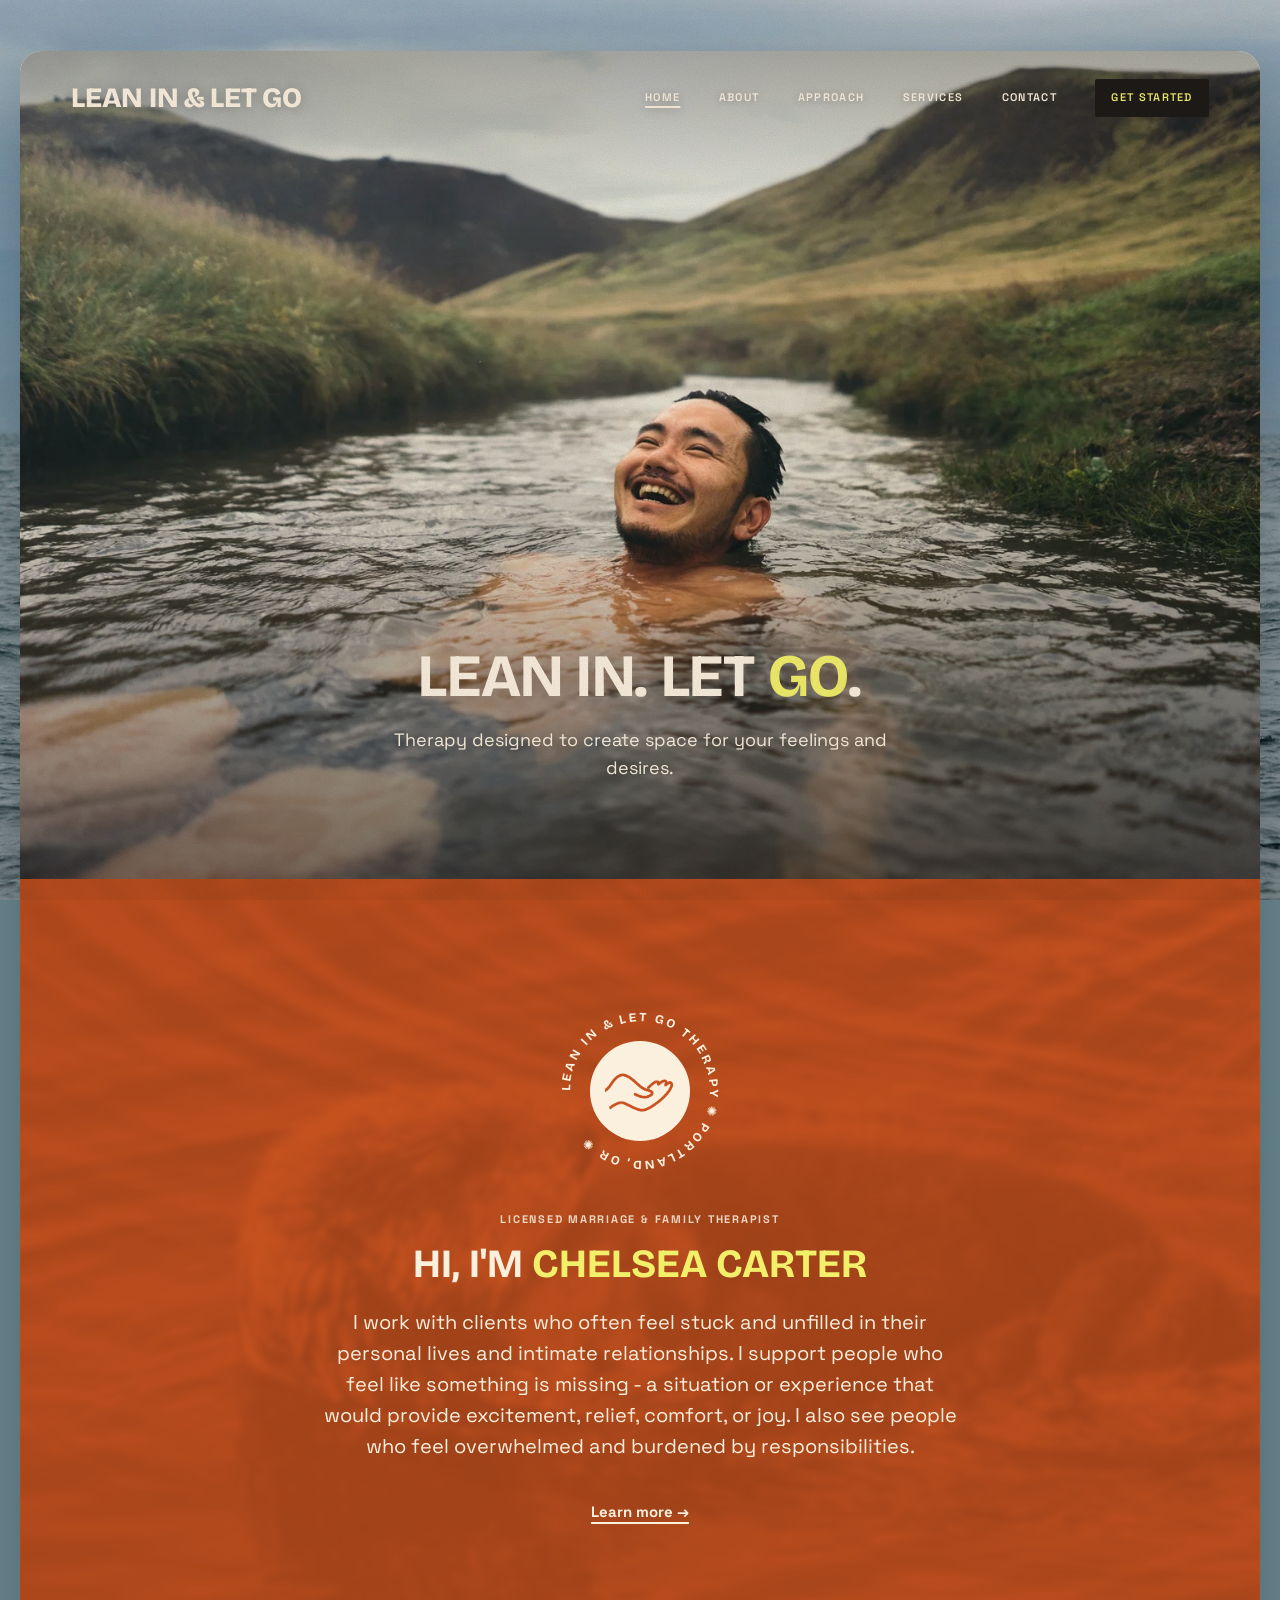
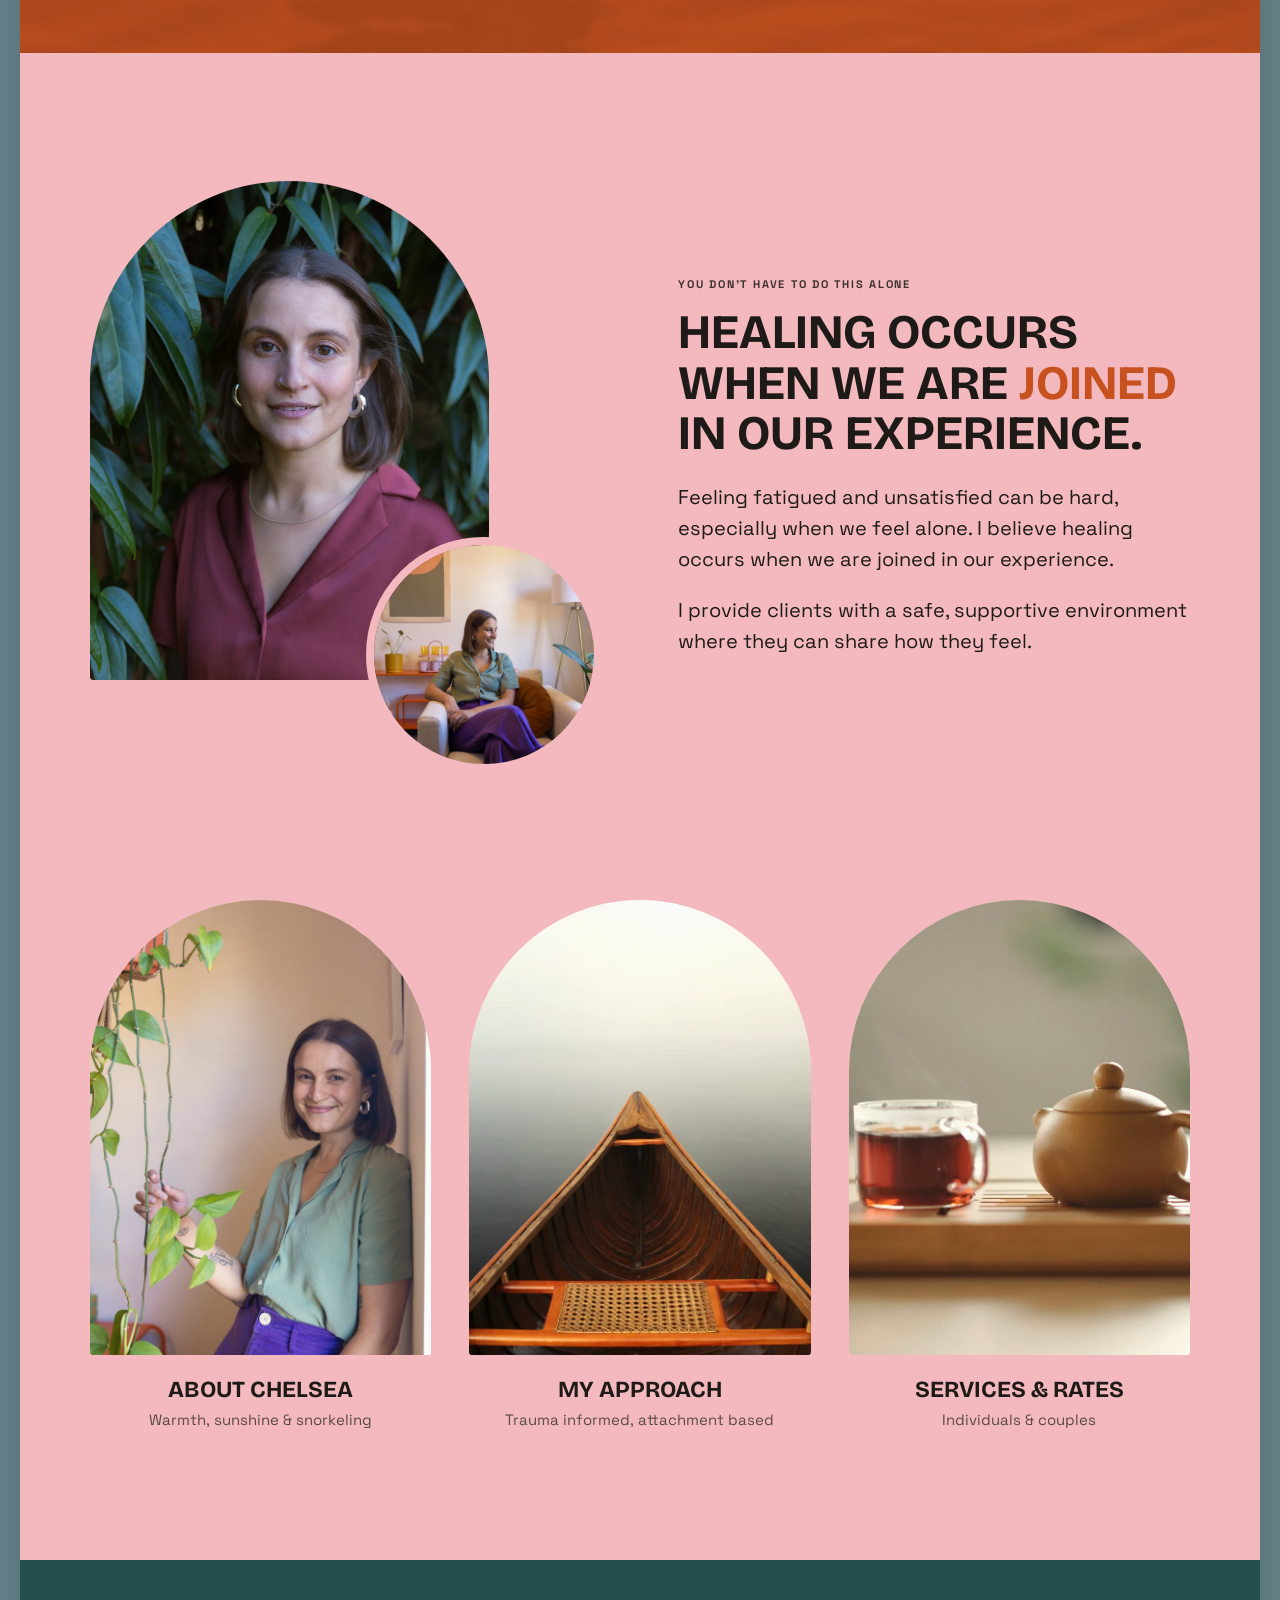
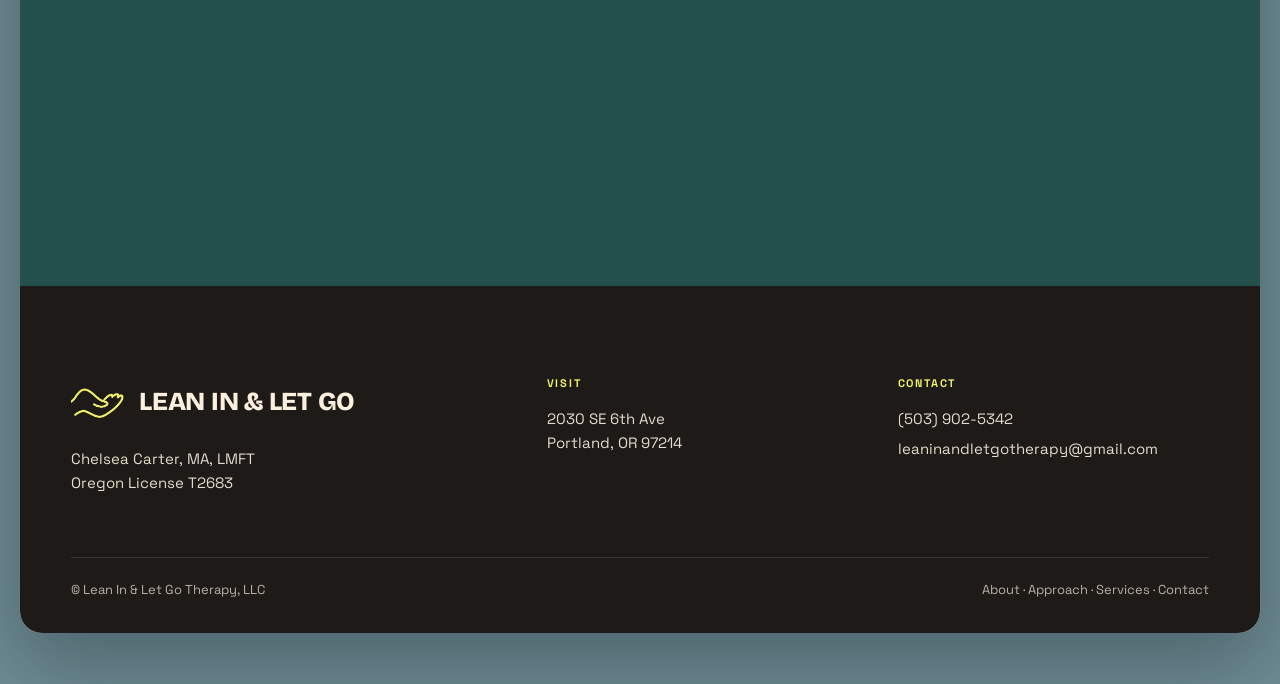
==== index.html @ 7053a20e "Redesign site in warm boutique style with existing content Static HTML/CSS rebuild of leaninandletgo" ====
<!doctype html>
<html lang="en" class="no-js">
<head>
  <meta charset="utf-8">
  <meta name="viewport" content="width=device-width, initial-scale=1">
  <title>Lean In &amp; Let Go, LLC</title>
  <meta name="description" content="Therapy designed to create space for your feelings and desires. Chelsea Carter, Licensed Marriage &amp; Family Therapist in Portland, OR.">
  <link rel="icon" href="assets/img/logo.webp">
  <link rel="preconnect" href="https://fonts.googleapis.com">
  <link rel="preconnect" href="https://fonts.gstatic.com" crossorigin>
  <link href="https://fonts.googleapis.com/css2?family=Bricolage+Grotesque:opsz,wght@12..96,600;12..96,700;12..96,800&family=Space+Grotesk:wght@400;500;600;700&display=swap" rel="stylesheet">
  <link rel="stylesheet" href="assets/styles.css">
  <script>document.documentElement.classList.remove("no-js")</script>
</head>
<body>
<a class="skip" href="#main">Skip to content</a>
<div class="site">

  <header class="site-header">
    <a class="brand" href="index.html">Lean In &amp; Let Go</a>
    <button class="nav-toggle" aria-expanded="false" aria-controls="nav" aria-label="Menu"><span></span><span></span><span></span></button>
    <nav class="nav" id="nav" aria-label="Main">
      <a href="index.html" aria-current="page">Home</a>
      <a href="about.html">About</a>
      <a href="approach.html">Approach</a>
      <a href="services.html">Services</a>
      <a href="contact.html">Contact</a>
      <a class="btn-book" href="mailto:leaninandletgotherapy@gmail.com?subject=Therapy%20Inquiry">Get Started</a>
    </nav>
  </header>

  <main id="main">
    <section class="hero">
      <img class="film" src="assets/img/hero.webp" alt="A man smiling while soaking in a warm river between green hills">
      <div class="hero-copy">
        <h1>Lean in. Let <span class="hi">go</span>.</h1>
        <p>Therapy designed to create space for your feelings and desires.</p>
      </div>
    </section>

    <section class="section bg-orange center">
      <img class="wash" src="assets/img/approach-1.webp" alt="">
      <div class="narrow reveal">
        <div class="badge" aria-hidden="true">
          <svg viewBox="0 0 168 168">
            <defs><path id="ring" d="M84,84 m-70,0 a70,70 0 1,1 140,0 a70,70 0 1,1 -140,0"/></defs>
            <text><textPath href="#ring">Lean In &amp; Let Go Therapy ✺ Portland, OR ✺</textPath></text>
          </svg>
          <div class="mark"><div class="hand"></div></div>
        </div>
        <p class="eyebrow">Licensed Marriage &amp; Family Therapist</p>
        <h2>Hi, I'm <span class="hi">Chelsea Carter</span></h2>
        <p class="lead">I work with clients who often feel stuck and unfilled in their personal lives and intimate relationships. I support people who feel like something is missing - a situation or experience that would provide excitement, relief, comfort, or joy. I also see people who feel overwhelmed and burdened by responsibilities.</p>
        <a class="text-link" href="about.html">Learn more →</a>
      </div>
    </section>

    <section class="section bg-pink">
      <div class="wide split">
        <div class="photo-stack reveal">
          <div class="photo-arch"><img class="film" src="assets/img/chelsea-38.webp" alt="Portrait of Chelsea Carter in front of green leaves"></div>
          <div class="photo-round"><img class="film" src="assets/img/chelsea-01.jpg" alt="Chelsea Carter sitting in her therapy office"></div>
        </div>
        <div class="reveal">
          <p class="eyebrow">You don't have to do this alone</p>
          <p class="quote">Healing occurs when we are <span style="color:var(--terracotta)">joined</span> in our experience.</p>
          <p class="lead" style="margin-top:24px">Feeling fatigued and unsatisfied can be hard, especially when we feel alone. I believe healing occurs when we are joined in our experience.</p>
          <p class="lead">I provide clients with a safe, supportive environment where they can share how they feel.</p>
        </div>
      </div>
    </section>

    <section class="section bg-pink" style="padding-top:0">
      <div class="wide">
        <div class="arches">
          <a class="arch-card reveal" href="about.html">
            <div class="arch"><img class="film" src="assets/img/chelsea-12.webp" alt="Chelsea Carter smiling next to a hanging plant"></div>
            <h3>About Chelsea</h3>
            <p>Warmth, sunshine &amp; snorkeling</p>
          </a>
          <a class="arch-card reveal" href="approach.html">
            <div class="arch"><img class="film" src="assets/img/approach-2.webp" alt="The bow of a wooden canoe on calm, misty water"></div>
            <h3>My Approach</h3>
            <p>Trauma informed, attachment based</p>
          </a>
          <a class="arch-card reveal" href="services.html">
            <div class="arch"><img class="film" src="assets/img/services.webp" alt="A cup of tea and a teapot on a wooden tray"></div>
            <h3>Services &amp; Rates</h3>
            <p>Individuals &amp; couples</p>
          </a>
        </div>
      </div>
    </section>

    <section class="section bg-teal" style="padding-block:clamp(56px,7vw,90px)">
      <div class="wide cta-band reveal">
        <div>
          <p class="eyebrow">Let's connect</p>
          <p class="h2">Currently offering in-person <span class="hi">&amp; virtual</span> sessions.</p>
        </div>
        <a class="btn sun" href="contact.html">Get in touch →</a>
      </div>
    </section>
  </main>

  <footer class="site-footer">
    <div class="footer-grid">
      <div>
        <div class="footer-brand"><div class="hand" aria-hidden="true"></div><a class="brand" href="index.html">Lean In &amp; Let Go</a></div>
        <p style="margin-top:18px">Chelsea Carter, MA, LMFT<br>Oregon License T2683</p>
      </div>
      <div>
        <h4>Visit</h4>
        <p>2030 SE 6th Ave<br>Portland, OR 97214</p>
      </div>
      <div>
        <h4>Contact</h4>
        <ul>
          <li><a href="tel:+15039025342">(503) 902-5342</a></li>
          <li><a href="mailto:leaninandletgotherapy@gmail.com?subject=Therapy%20Inquiry">leaninandletgotherapy@gmail.com</a></li>
        </ul>
      </div>
    </div>
    <div class="footer-base">
      <span>© Lean In &amp; Let Go Therapy, LLC</span>
      <span><a href="about.html">About</a> · <a href="approach.html">Approach</a> · <a href="services.html">Services</a> · <a href="contact.html">Contact</a></span>
    </div>
  </footer>

</div>
<script src="assets/site.js"></script>
</body>
</html>
---- assets/styles.css ----
/* Lean In & Let Go — warm, sun-faded boutique style */

:root {
  --terracotta: #c8521f;
  --terracotta-deep: #a8431a;
  --pink: #f4b9bf;
  --pink-soft: #f8d3d4;
  --cream: #fbf0de;
  --sand: #f3e2c7;
  --sun: #f2ef6a;
  --ink: #1d1a17;
  --teal: #234f4c;
  --muted: #5a4a40;

  --display: "Bricolage Grotesque", "Arial Black", system-ui, sans-serif;
  --body: "Space Grotesk", system-ui, -apple-system, sans-serif;

  --radius: 22px;
  --gutter: clamp(16px, 4vw, 56px);
  --maxw: 1240px;

  --grain: url("data:image/svg+xml;utf8,<svg xmlns='http://www.w3.org/2000/svg' width='220' height='220'><filter id='n'><feTurbulence type='fractalNoise' baseFrequency='.85' numOctaves='3' stitchTiles='stitch'/><feColorMatrix values='0 0 0 0 0  0 0 0 0 0  0 0 0 0 0  0 0 0 .55 0'/></filter><rect width='100%' height='100%' filter='url(%23n)'/></svg>");
}

*, *::before, *::after { box-sizing: border-box; }

html { -webkit-text-size-adjust: 100%; scroll-behavior: smooth; }

body {
  margin: 0;
  font-family: var(--body);
  font-size: 17px;
  line-height: 1.6;
  color: var(--ink);
  background: #6f8b93;
  overflow-x: hidden;
}

/* ocean backdrop the site card floats on */
body::before {
  content: "";
  position: fixed;
  inset: 0;
  z-index: -2;
  background: url("img/contact.webp") center 70% / cover no-repeat;
  filter: saturate(.75) contrast(.95) brightness(.95);
}

/* film grain over everything */
body::after {
  content: "";
  position: fixed;
  inset: 0;
  z-index: 100;
  pointer-events: none;
  background-image: var(--grain);
  opacity: .16;
  mix-blend-mode: multiply;
}

img { max-width: 100%; display: block; }

a { color: inherit; }

.skip {
  position: absolute;
  left: -999px;
  top: 8px;
  background: var(--sun);
  color: var(--ink);
  padding: 8px 14px;
  z-index: 200;
}
.skip:focus { left: 8px; }

:focus-visible { outline: 3px solid var(--sun); outline-offset: 3px; }

/* ---------- site card ---------- */

.site {
  max-width: var(--maxw);
  margin: clamp(0px, 4vw, 64px) auto;
  border-radius: var(--radius);
  overflow: hidden;
  background: var(--cream);
  box-shadow: 0 30px 80px rgba(10, 30, 35, .35);
  position: relative;
}

@media (max-width: 760px) {
  .site { margin: 0; border-radius: 0; }
}

/* ---------- header ---------- */

.site-header {
  position: absolute;
  inset: 0 0 auto 0;
  z-index: 20;
  display: flex;
  align-items: center;
  justify-content: space-between;
  gap: 24px;
  padding: 28px var(--gutter);
  color: var(--cream);
}

.brand {
  font-family: var(--display);
  font-weight: 800;
  font-size: clamp(20px, 2.4vw, 28px);
  letter-spacing: -.01em;
  text-transform: uppercase;
  text-decoration: none;
  line-height: 1;
  text-shadow: 0 1px 12px rgba(0, 0, 0, .25);
  white-space: nowrap;
}

.nav {
  display: flex;
  align-items: center;
  gap: clamp(18px, 3vw, 40px);
}

.nav a {
  font-size: 11px;
  font-weight: 600;
  letter-spacing: .12em;
  text-transform: uppercase;
  text-decoration: none;
  text-shadow: 0 1px 8px rgba(0, 0, 0, .3);
}
.nav a:hover, .nav a[aria-current="page"] {
  text-decoration: underline;
  text-underline-offset: 5px;
  text-decoration-thickness: 1.5px;
}

.btn-book {
  display: inline-block;
  background: var(--ink);
  color: var(--sun) !important;
  font-size: 11px;
  font-weight: 700;
  letter-spacing: .12em;
  text-transform: uppercase;
  text-decoration: none !important;
  text-shadow: none !important;
  padding: 10px 16px;
  border-radius: 2px;
  transition: transform .2s ease;
}
.btn-book:hover { transform: translateY(-2px); }

.nav-toggle {
  display: none;
  background: none;
  border: 0;
  color: inherit;
  padding: 8px;
  cursor: pointer;
}
.nav-toggle span {
  display: block;
  width: 26px;
  height: 2px;
  background: currentColor;
  margin: 6px 0;
  transition: transform .25s ease, opacity .25s ease;
}

@media (max-width: 860px) {
  .nav-toggle { display: block; }
  .nav {
    position: absolute;
    top: 100%;
    left: 16px;
    right: 16px;
    flex-direction: column;
    align-items: stretch;
    gap: 0;
    background: var(--ink);
    border-radius: 14px;
    padding: 10px 20px 20px;
    display: none;
  }
  .nav.open { display: flex; }
  .nav a { font-size: 14px; padding: 14px 0; border-bottom: 1px solid rgba(251, 240, 222, .15); text-shadow: none; }
  .nav .btn-book { margin-top: 14px; text-align: center; background: var(--sun); color: var(--ink) !important; }
  .nav-toggle[aria-expanded="true"] span:nth-child(1) { transform: translateY(8px) rotate(45deg); }
  .nav-toggle[aria-expanded="true"] span:nth-child(2) { opacity: 0; }
  .nav-toggle[aria-expanded="true"] span:nth-child(3) { transform: translateY(-8px) rotate(-45deg); }
}

/* ---------- photo treatment ---------- */

.film {
  filter: sepia(.18) saturate(1.12) contrast(1.04) brightness(.98);
}

/* ---------- hero ---------- */

.hero {
  position: relative;
  min-height: min(92vh, 860px);
  display: grid;
  place-items: end center;
  text-align: center;
  color: var(--cream);
  overflow: hidden;
}
.hero.short { min-height: min(62vh, 560px); }

.hero > img {
  position: absolute;
  inset: 0;
  width: 100%;
  height: 100%;
  object-fit: cover;
}
.hero::after {
  content: "";
  position: absolute;
  inset: 0;
  background: linear-gradient(180deg, rgba(0,0,0,.32) 0%, rgba(0,0,0,0) 26%, rgba(0,0,0,0) 50%, rgba(0,0,0,.5) 100%);
}

.hero-copy {
  position: relative;
  z-index: 2;
  padding: 120px var(--gutter) clamp(48px, 8vw, 96px);
  max-width: 820px;
}

.hero h1 {
  font-family: var(--display);
  font-weight: 700;
  text-transform: uppercase;
  font-size: clamp(30px, 5vw, 60px);
  line-height: 1.02;
  letter-spacing: -.005em;
  margin: 0;
  text-shadow: 0 2px 24px rgba(0, 0, 0, .3);
}

.hero p {
  margin: 18px auto 0;
  max-width: 520px;
  font-size: clamp(15px, 1.6vw, 18px);
  text-shadow: 0 1px 14px rgba(0, 0, 0, .45);
}

.hi { color: var(--sun); }

/* ---------- sections ---------- */

.section {
  position: relative;
  padding: clamp(72px, 10vw, 140px) var(--gutter);
  overflow: hidden;
}

.section > * { position: relative; z-index: 1; }

.bg-orange { background: var(--terracotta); color: var(--cream); }
.bg-pink { background: var(--pink); color: var(--ink); }
.bg-cream { background: var(--cream); color: var(--ink); }
.bg-sand { background: var(--sand); color: var(--ink); }
.bg-teal { background: var(--teal); color: var(--cream); }

/* tinted photo texture behind a colored block (like the palm wash in the inspo) */
.wash {
  position: absolute !important;
  inset: 0;
  z-index: 0 !important;
  width: 100%;
  height: 100%;
  object-fit: cover;
  mix-blend-mode: multiply;
  opacity: .2;
  filter: grayscale(1) contrast(1.1) blur(3px);
  transform: scale(1.05);
}

.center { text-align: center; }

.narrow { max-width: 640px; margin-inline: auto; }
.mid { max-width: 920px; margin-inline: auto; }
.wide { max-width: 1100px; margin-inline: auto; }

.eyebrow {
  font-size: 11px;
  font-weight: 700;
  letter-spacing: .16em;
  text-transform: uppercase;
  margin: 0 0 14px;
  opacity: .85;
}

h2, .h2 {
  font-family: var(--display);
  font-weight: 700;
  text-transform: uppercase;
  font-size: clamp(26px, 3.4vw, 40px);
  line-height: 1.05;
  margin: 0 0 22px;
}

h3 {
  font-family: var(--display);
  font-weight: 700;
  text-transform: uppercase;
  font-size: clamp(19px, 2vw, 23px);
  line-height: 1.1;
  margin: 0 0 14px;
}

.lead { font-size: clamp(17px, 1.8vw, 20px); line-height: 1.55; }

p { margin: 0 0 1em; }

.text-link {
  display: inline-flex;
  align-items: center;
  gap: 8px;
  font-weight: 700;
  font-size: 15px;
  text-decoration: underline;
  text-underline-offset: 5px;
  text-decoration-thickness: 1.5px;
  margin-top: 18px;
}
.text-link:hover { color: var(--sun); }
.bg-pink .text-link:hover, .bg-cream .text-link:hover, .bg-sand .text-link:hover { color: var(--terracotta); }

/* ---------- badge ---------- */

.badge {
  width: 168px;
  height: 168px;
  margin: 0 auto 36px;
  position: relative;
}
.badge svg { width: 100%; height: 100%; animation: spin 40s linear infinite; }
.badge svg text {
  font-family: var(--display);
  font-weight: 700;
  font-size: 12.5px;
  letter-spacing: .2em;
  text-transform: uppercase;
  fill: var(--cream);
}
.badge .mark {
  position: absolute;
  inset: 34px;
  border-radius: 50%;
  background: var(--cream);
  display: grid;
  place-items: center;
}
.hand {
  width: 70%;
  aspect-ratio: 1;
  background: var(--terracotta);
  -webkit-mask: url("img/logo.webp") center / contain no-repeat;
  mask: url("img/logo.webp") center / contain no-repeat;
}

@keyframes spin { to { transform: rotate(360deg); } }
@media (prefers-reduced-motion: reduce) {
  .badge svg { animation: none; }
  html { scroll-behavior: auto; }
}

/* ---------- arches ---------- */

.arches {
  display: grid;
  grid-template-columns: repeat(3, 1fr);
  gap: clamp(18px, 3vw, 40px);
}

.arch-card {
  text-decoration: none;
  display: block;
  text-align: center;
}

.arch {
  aspect-ratio: 3 / 4;
  border-radius: 999px 999px 18px 18px;
  overflow: hidden;
  background: var(--sand);
}
.arch img {
  width: 100%;
  height: 100%;
  object-fit: cover;
  transform: scale(1.06);
  transition: transform .6s ease;
}
.arch-card:hover .arch img { transform: scale(1.12); }

.arch-card h3 { margin: 22px 0 6px; }
.arch-card p { margin: 0; font-size: 15px; color: var(--muted); }

.oval {
  border-radius: 50%;
  overflow: hidden;
}

@media (max-width: 760px) {
  .arches { grid-template-columns: 1fr; max-width: 360px; margin-inline: auto; }
}

/* ---------- split layouts ---------- */

.split {
  display: grid;
  grid-template-columns: 1fr 1fr;
  gap: clamp(32px, 6vw, 90px);
  align-items: center;
}
.split.top { align-items: start; }

@media (max-width: 860px) {
  .split { grid-template-columns: 1fr; }
  .split .order-first-mobile { order: -1; }
}

.photo-arch {
  aspect-ratio: 4 / 5;
  border-radius: 999px 999px 18px 18px;
  overflow: hidden;
}
.photo-arch img, .photo-round img, .photo-pill img { width: 100%; height: 100%; object-fit: cover; }
.photo-arch img { transform: scale(1.06); }

.photo-round {
  aspect-ratio: 1;
  border-radius: 50%;
  overflow: hidden;
}

.photo-pill {
  aspect-ratio: 16 / 7;
  border-radius: 999px;
  overflow: hidden;
}

.photo-stack {
  position: relative;
  padding-bottom: 18%;
}
.photo-stack .photo-arch { width: 78%; }
.photo-stack .photo-round {
  position: absolute;
  width: 46%;
  right: 0;
  bottom: 0;
  border: 8px solid var(--pink);
}

/* ---------- lists & cards ---------- */

.tick-list {
  list-style: none;
  padding: 0;
  margin: 0;
}
.tick-list li {
  position: relative;
  padding: 12px 0 12px 30px;
  border-bottom: 1px solid currentColor;
  border-color: rgba(29, 26, 23, .15);
}
.bg-orange .tick-list li, .bg-teal .tick-list li { border-color: rgba(251, 240, 222, .25); }
.tick-list li::before {
  content: "✺";
  position: absolute;
  left: 0;
  top: 12px;
  color: var(--terracotta);
}
.bg-orange .tick-list li::before, .bg-teal .tick-list li::before { color: var(--sun); }

.cards {
  display: grid;
  grid-template-columns: repeat(auto-fit, minmax(260px, 1fr));
  gap: 22px;
}
.card {
  background: var(--cream);
  color: var(--ink);
  border-radius: 18px;
  padding: clamp(24px, 3vw, 36px);
}

.price {
  display: flex;
  justify-content: space-between;
  align-items: baseline;
  gap: 12px;
  border-bottom: 1px dashed rgba(29, 26, 23, .3);
  padding: 12px 0;
}
.price strong {
  font-family: var(--display);
  font-size: 34px;
  line-height: 1;
  color: var(--terracotta);
}

.chips { display: flex; flex-wrap: wrap; gap: 10px; padding: 0; margin: 0; list-style: none; }
.chips li {
  border: 1.5px solid currentColor;
  border-radius: 999px;
  padding: 7px 16px;
  font-size: 14px;
  font-weight: 600;
}

.edu {
  display: grid;
  gap: 18px;
}
.edu div {
  display: grid;
  grid-template-columns: 90px 1fr;
  gap: 18px;
  border-top: 1.5px solid rgba(29, 26, 23, .2);
  padding-top: 18px;
}
.edu .yr {
  font-family: var(--display);
  font-weight: 800;
  font-size: 28px;
  color: var(--terracotta);
  line-height: 1;
}
.edu p { margin: 0; }
.edu small { display: block; color: var(--muted); font-size: 15px; }

.quote {
  font-family: var(--display);
  font-weight: 700;
  text-transform: uppercase;
  font-size: clamp(26px, 4vw, 48px);
  line-height: 1.05;
  margin: 0;
}

/* ---------- contact form ---------- */

.form { display: grid; gap: 16px; }
.form .row { display: grid; grid-template-columns: 1fr 1fr; gap: 16px; }
@media (max-width: 600px) { .form .row { grid-template-columns: 1fr; } }

.form label {
  display: block;
  font-size: 11px;
  font-weight: 700;
  letter-spacing: .14em;
  text-transform: uppercase;
  margin-bottom: 6px;
}
.form input, .form textarea {
  width: 100%;
  font: inherit;
  font-size: 16px;
  color: var(--ink);
  background: var(--cream);
  border: 1.5px solid transparent;
  border-radius: 10px;
  padding: 13px 15px;
}
.form input:focus, .form textarea:focus { outline: none; border-color: var(--ink); }
.form textarea { min-height: 150px; resize: vertical; }

.btn {
  display: inline-block;
  font: inherit;
  font-size: 12px;
  font-weight: 700;
  letter-spacing: .14em;
  text-transform: uppercase;
  text-decoration: none;
  background: var(--ink);
  color: var(--sun);
  border: 0;
  border-radius: 2px;
  padding: 15px 24px;
  cursor: pointer;
  justify-self: start;
  transition: transform .2s ease;
}
.btn:hover { transform: translateY(-2px); }
.btn.sun { background: var(--sun); color: var(--ink); }

.contact-list { list-style: none; padding: 0; margin: 0; display: grid; gap: 18px; }
.contact-list span {
  display: block;
  font-size: 11px;
  font-weight: 700;
  letter-spacing: .14em;
  text-transform: uppercase;
  opacity: .8;
}
.contact-list a, .contact-list p { font-size: 18px; margin: 0; text-decoration: none; }
.contact-list a:hover { text-decoration: underline; }

/* ---------- CTA band ---------- */

.cta-band {
  display: flex;
  align-items: center;
  justify-content: space-between;
  gap: 24px;
  flex-wrap: wrap;
}
.cta-band .h2 { margin: 0; }

/* ---------- footer ---------- */

.site-footer {
  background: var(--ink);
  color: var(--cream);
  padding: clamp(56px, 7vw, 90px) var(--gutter) 32px;
}

.footer-grid {
  display: grid;
  grid-template-columns: 1.4fr 1fr 1fr;
  gap: 40px;
}
@media (max-width: 760px) { .footer-grid { grid-template-columns: 1fr; } }

.footer-brand {
  display: flex;
  align-items: center;
  gap: 14px;
}
.footer-brand .hand { width: 54px; background: var(--sun); }
.footer-brand .brand { font-size: 26px; text-shadow: none; }

.site-footer h4 {
  font-size: 11px;
  letter-spacing: .16em;
  text-transform: uppercase;
  color: var(--sun);
  margin: 0 0 14px;
}
.site-footer p, .site-footer li { font-size: 15px; margin: 0 0 6px; opacity: .9; }
.site-footer ul { list-style: none; padding: 0; margin: 0; }
.site-footer a { text-decoration: none; }
.site-footer a:hover { text-decoration: underline; color: var(--sun); }

.footer-base {
  margin-top: 56px;
  padding-top: 22px;
  border-top: 1px solid rgba(251, 240, 222, .18);
  display: flex;
  justify-content: space-between;
  flex-wrap: wrap;
  gap: 12px;
  font-size: 13px;
  opacity: .7;
}

/* ---------- reveal on scroll ---------- */

.reveal { opacity: 0; transform: translateY(24px); transition: opacity .8s ease, transform .8s ease; }
.reveal.in { opacity: 1; transform: none; }
@media (prefers-reduced-motion: reduce) { .reveal { opacity: 1; transform: none; transition: none; } }
.no-js .reveal { opacity: 1; transform: none; }
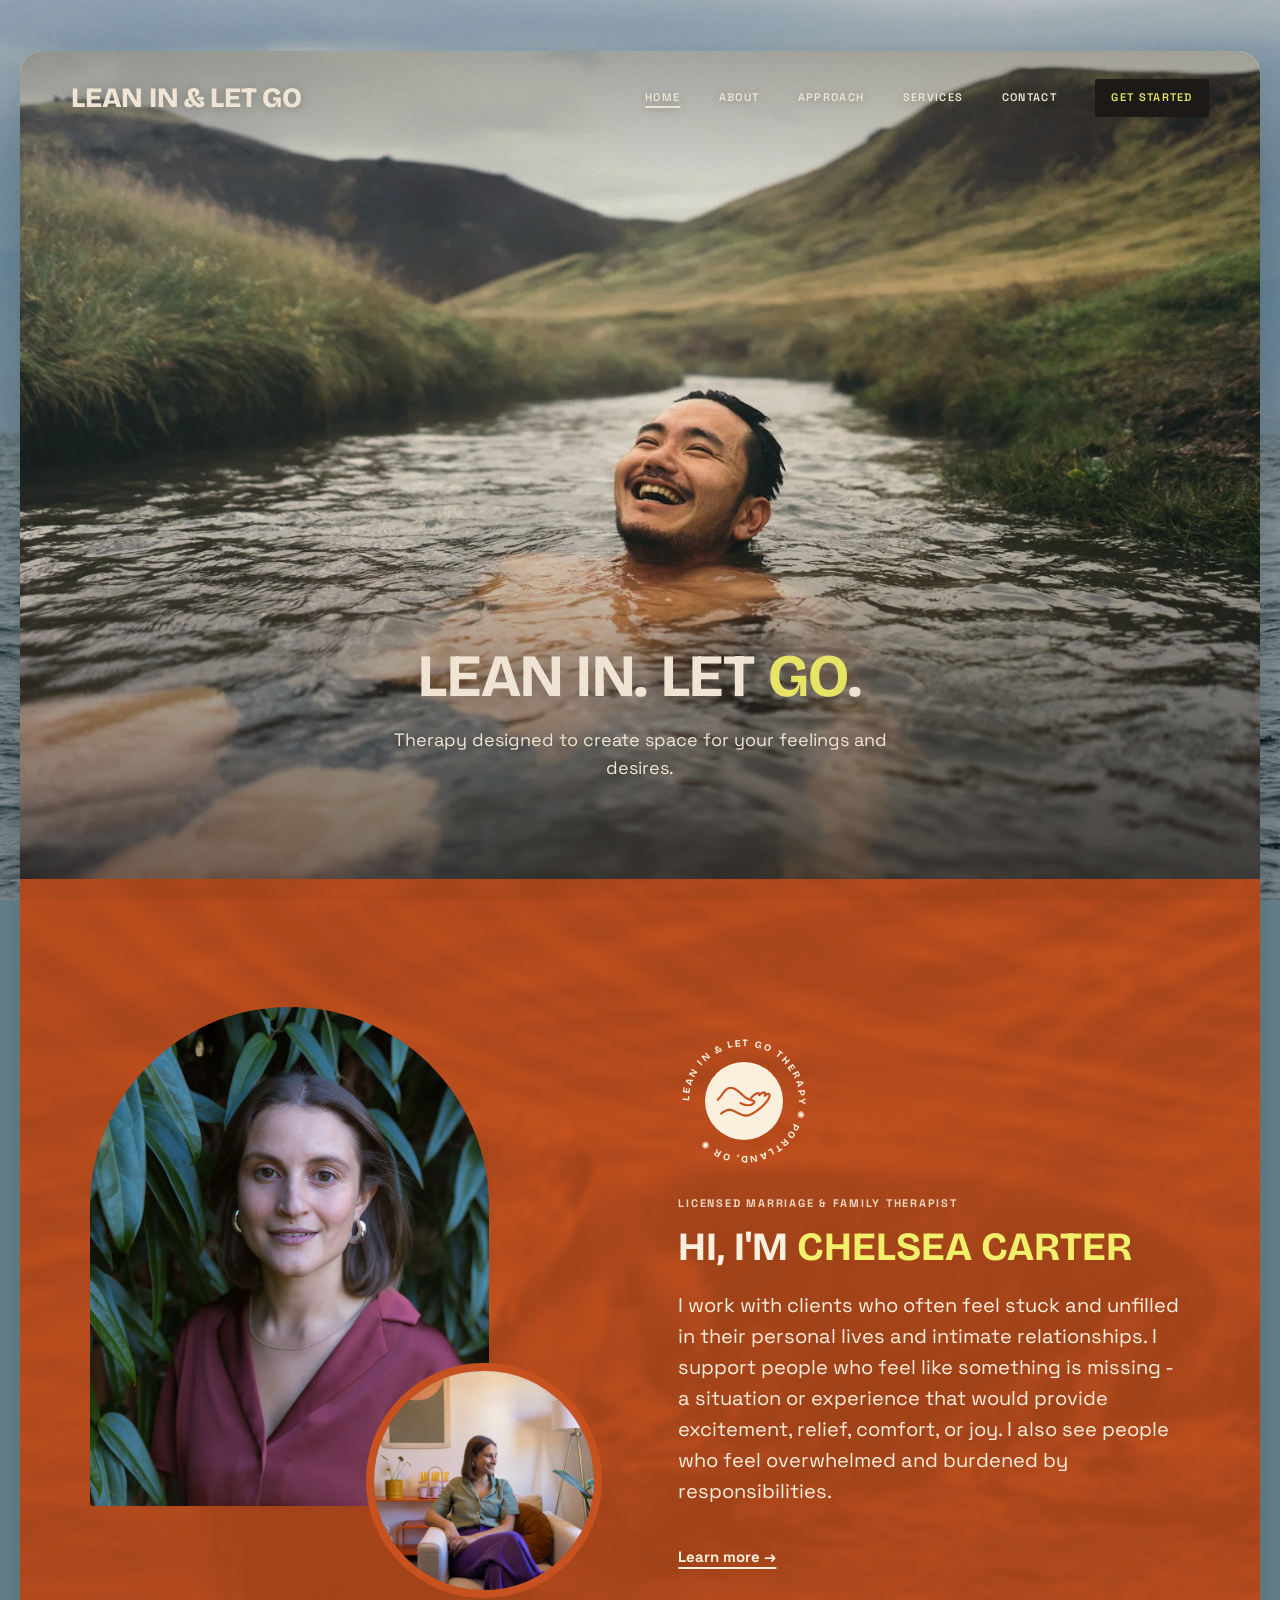
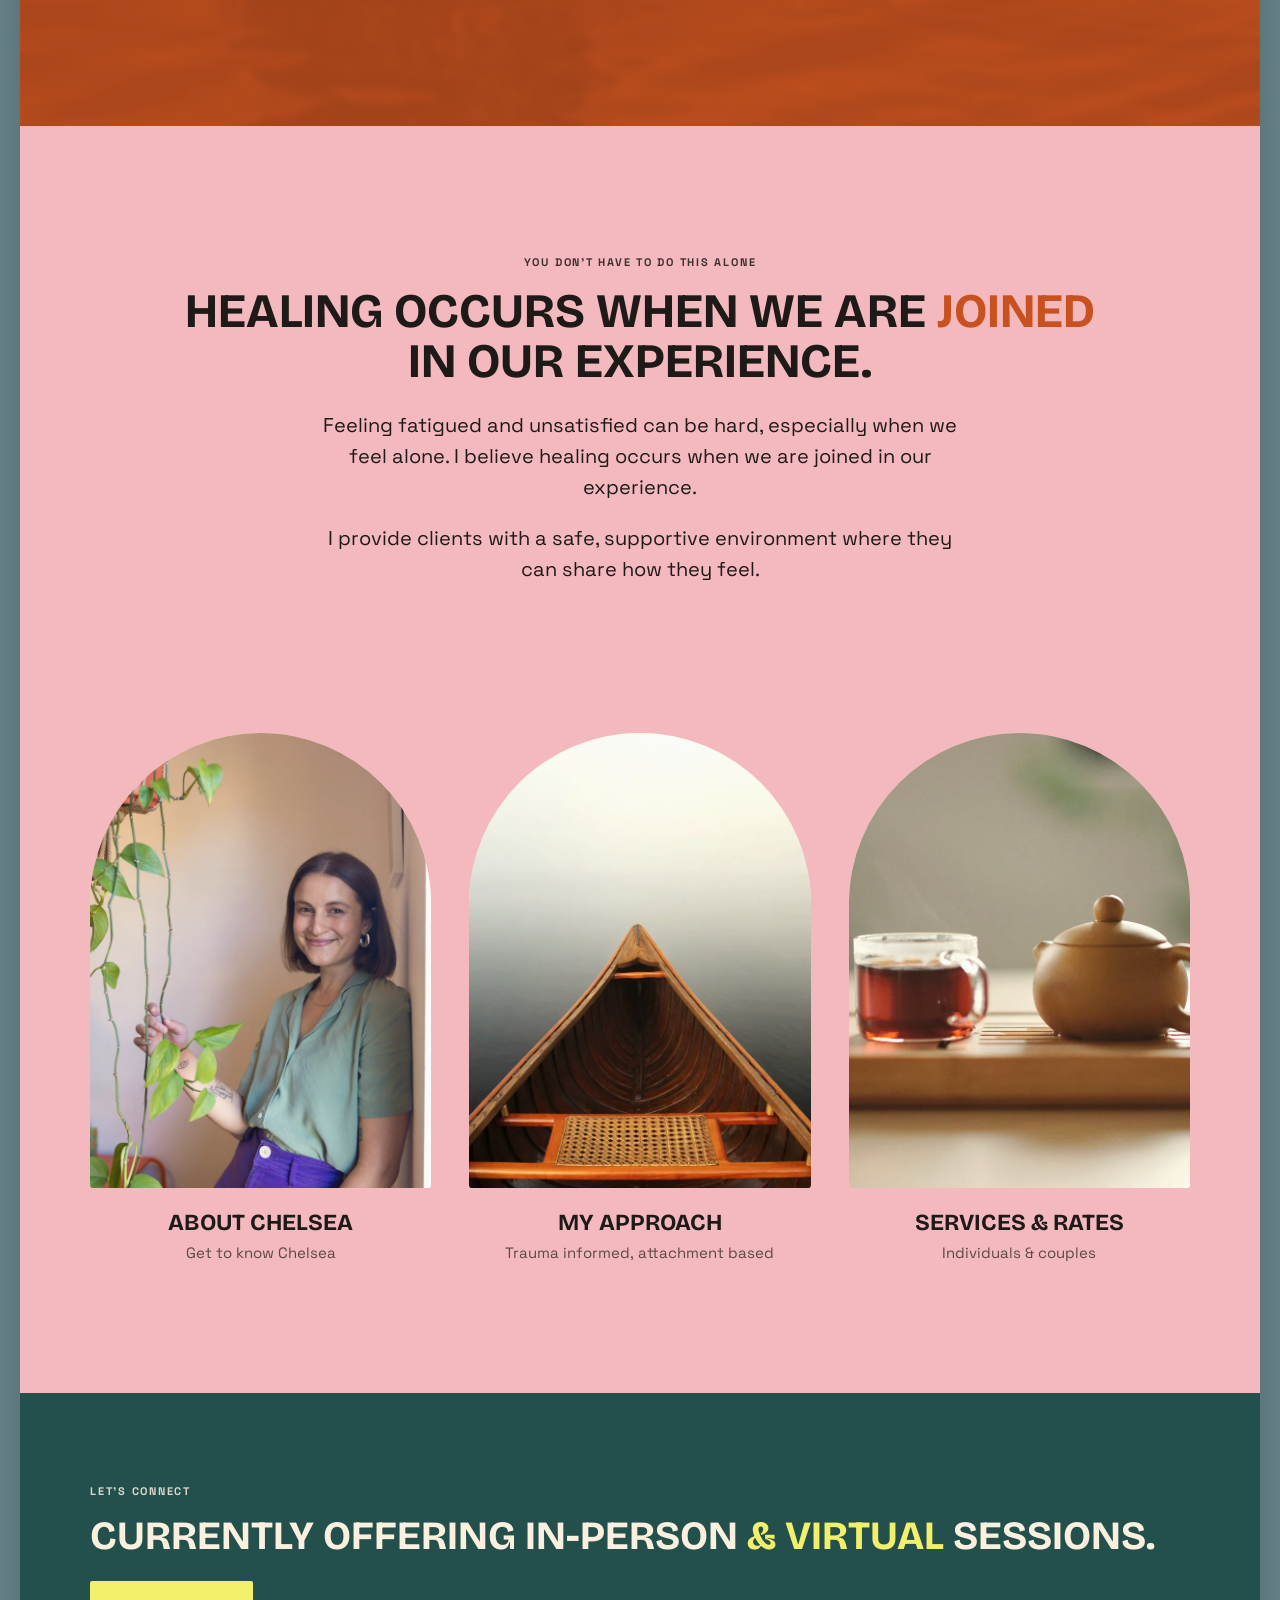
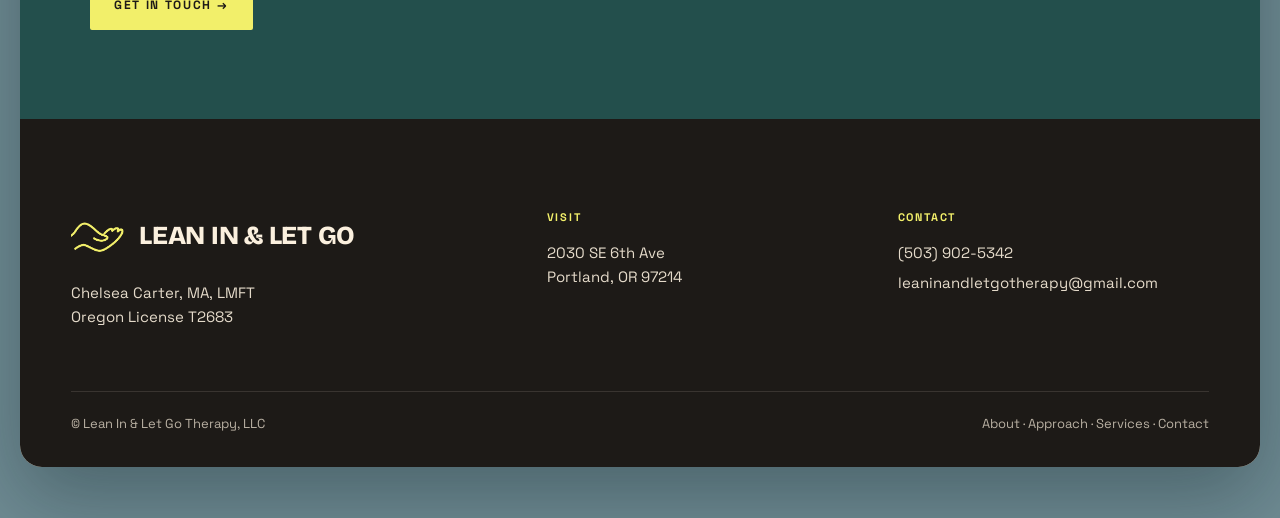
==== commit 695cecab: "Move Chelsea's photos into intro section; update About caption Co-Authored-By: Claude Opus 5.5 <nore" ====
--- a/index.html
+++ b/index.html
@@ -38,32 +38,34 @@
       </div>
     </section>
 
-    <section class="section bg-orange center">
+    <section class="section bg-orange">
       <img class="wash" src="assets/img/approach-1.webp" alt="">
-      <div class="narrow reveal">
-        <div class="badge" aria-hidden="true">
-          <svg viewBox="0 0 168 168">
-            <defs><path id="ring" d="M84,84 m-70,0 a70,70 0 1,1 140,0 a70,70 0 1,1 -140,0"/></defs>
-            <text><textPath href="#ring">Lean In &amp; Let Go Therapy ✺ Portland, OR ✺</textPath></text>
-          </svg>
-          <div class="mark"><div class="hand"></div></div>
-        </div>
-        <p class="eyebrow">Licensed Marriage &amp; Family Therapist</p>
-        <h2>Hi, I'm <span class="hi">Chelsea Carter</span></h2>
-        <p class="lead">I work with clients who often feel stuck and unfilled in their personal lives and intimate relationships. I support people who feel like something is missing - a situation or experience that would provide excitement, relief, comfort, or joy. I also see people who feel overwhelmed and burdened by responsibilities.</p>
-        <a class="text-link" href="about.html">Learn more →</a>
-      </div>
-    </section>
-
-    <section class="section bg-pink">
       <div class="wide split">
-        <div class="photo-stack reveal">
+        <div class="photo-stack on-orange reveal">
           <div class="photo-arch"><img class="film" src="assets/img/chelsea-38.webp" alt="Portrait of Chelsea Carter in front of green leaves"></div>
           <div class="photo-round"><img class="film" src="assets/img/chelsea-01.jpg" alt="Chelsea Carter sitting in her therapy office"></div>
         </div>
         <div class="reveal">
-          <p class="eyebrow">You don't have to do this alone</p>
-          <p class="quote">Healing occurs when we are <span style="color:var(--terracotta)">joined</span> in our experience.</p>
+          <div class="badge badge-left" aria-hidden="true">
+            <svg viewBox="0 0 168 168">
+              <defs><path id="ring" d="M84,84 m-70,0 a70,70 0 1,1 140,0 a70,70 0 1,1 -140,0"/></defs>
+              <text><textPath href="#ring">Lean In &amp; Let Go Therapy ✺ Portland, OR ✺</textPath></text>
+            </svg>
+            <div class="mark"><div class="hand"></div></div>
+          </div>
+          <p class="eyebrow">Licensed Marriage &amp; Family Therapist</p>
+          <h2>Hi, I'm <span class="hi">Chelsea Carter</span></h2>
+          <p class="lead">I work with clients who often feel stuck and unfilled in their personal lives and intimate relationships. I support people who feel like something is missing - a situation or experience that would provide excitement, relief, comfort, or joy. I also see people who feel overwhelmed and burdened by responsibilities.</p>
+          <a class="text-link" href="about.html">Learn more →</a>
+        </div>
+      </div>
+    </section>
+
+    <section class="section bg-pink center">
+      <div class="mid reveal">
+        <p class="eyebrow">You don't have to do this alone</p>
+        <p class="quote">Healing occurs when we are <span style="color:var(--terracotta)">joined</span> in our experience.</p>
+        <div class="narrow">
           <p class="lead" style="margin-top:24px">Feeling fatigued and unsatisfied can be hard, especially when we feel alone. I believe healing occurs when we are joined in our experience.</p>
           <p class="lead">I provide clients with a safe, supportive environment where they can share how they feel.</p>
         </div>
@@ -76,7 +78,7 @@
           <a class="arch-card reveal" href="about.html">
             <div class="arch"><img class="film" src="assets/img/chelsea-12.webp" alt="Chelsea Carter smiling next to a hanging plant"></div>
             <h3>About Chelsea</h3>
-            <p>Warmth, sunshine &amp; snorkeling</p>
+            <p>Get to know Chelsea</p>
           </a>
           <a class="arch-card reveal" href="approach.html">
             <div class="arch"><img class="film" src="assets/img/approach-2.webp" alt="The bow of a wooden canoe on calm, misty water"></div>
--- a/assets/styles.css
+++ b/assets/styles.css
@@ -461,6 +461,10 @@
   bottom: 0;
   border: 8px solid var(--pink);
 }
+.photo-stack.on-orange .photo-round { border-color: var(--terracotta); }
+.badge-left { margin: 0 0 28px; width: 132px; height: 132px; }
+.badge-left .mark { inset: 27px; }
+@media (max-width: 860px) { .badge-left { margin-inline: 0; } }
 
 /* ---------- lists & cards ---------- */
 
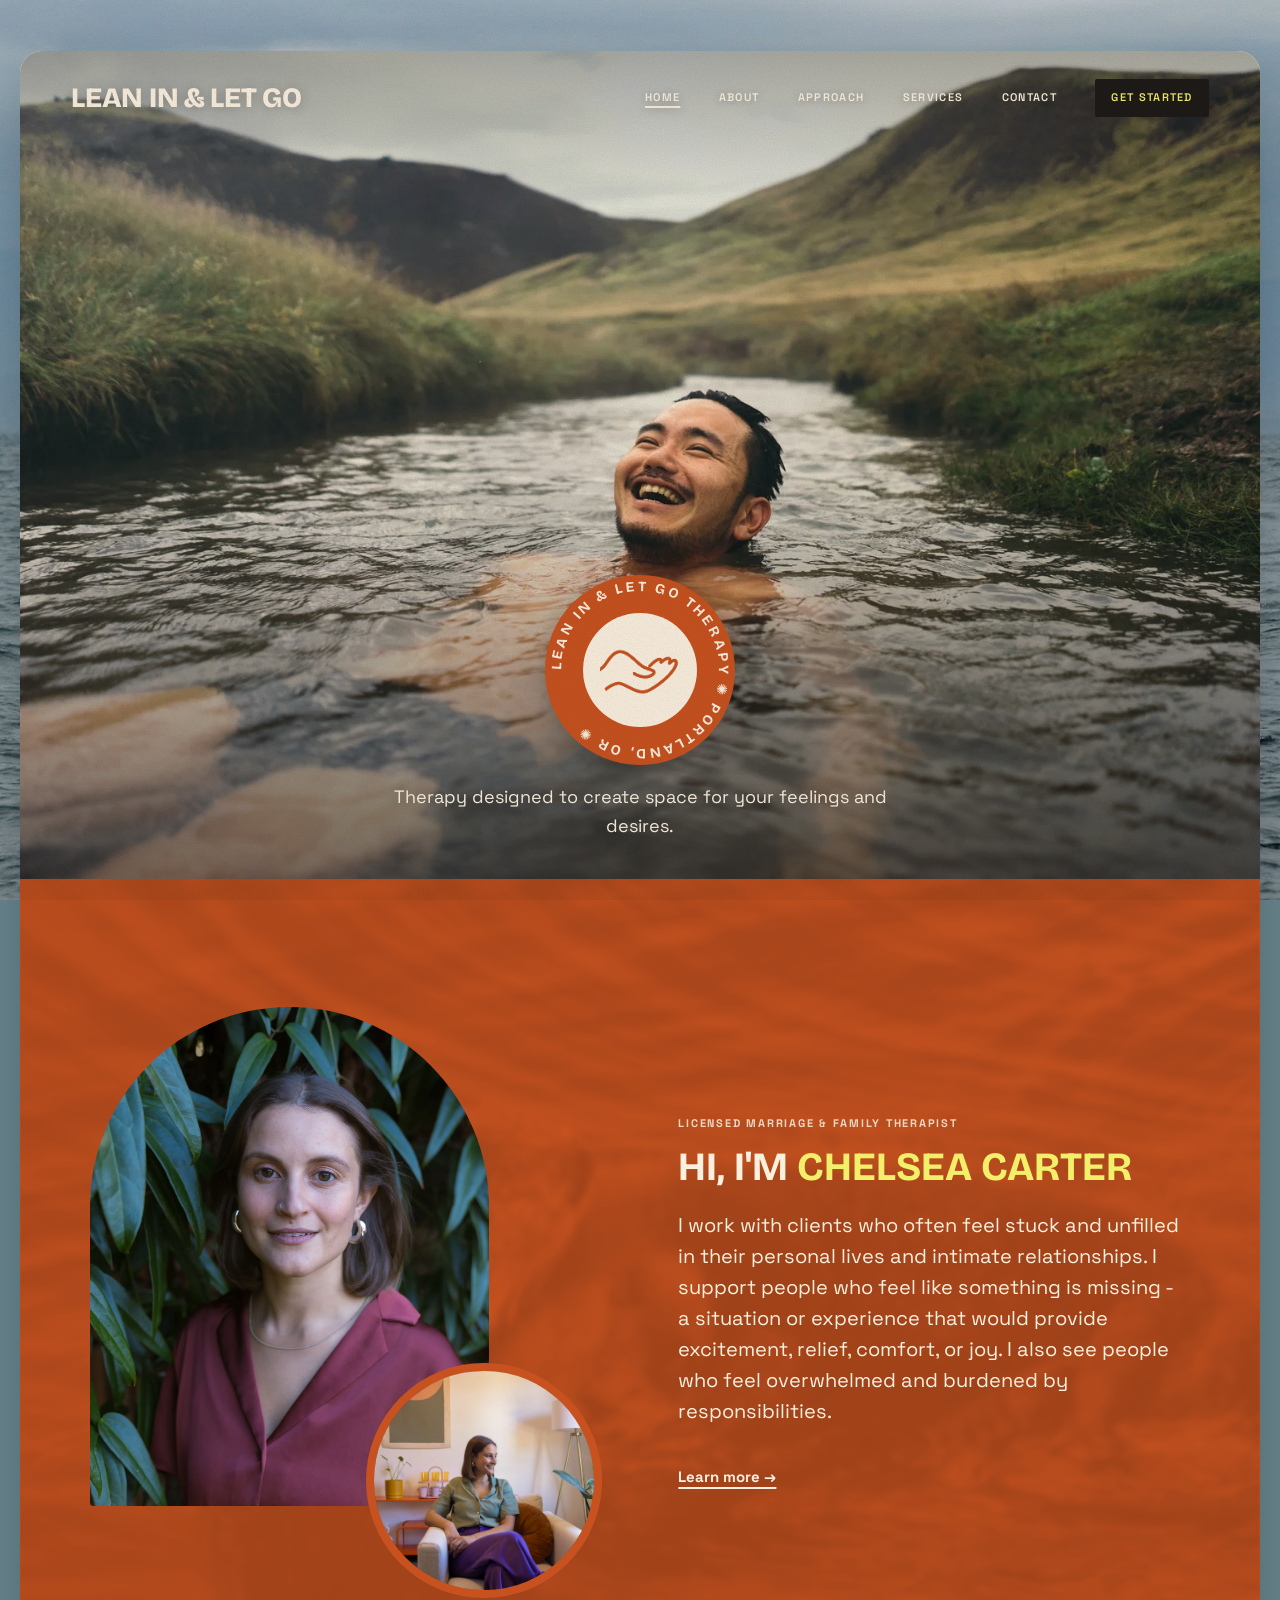
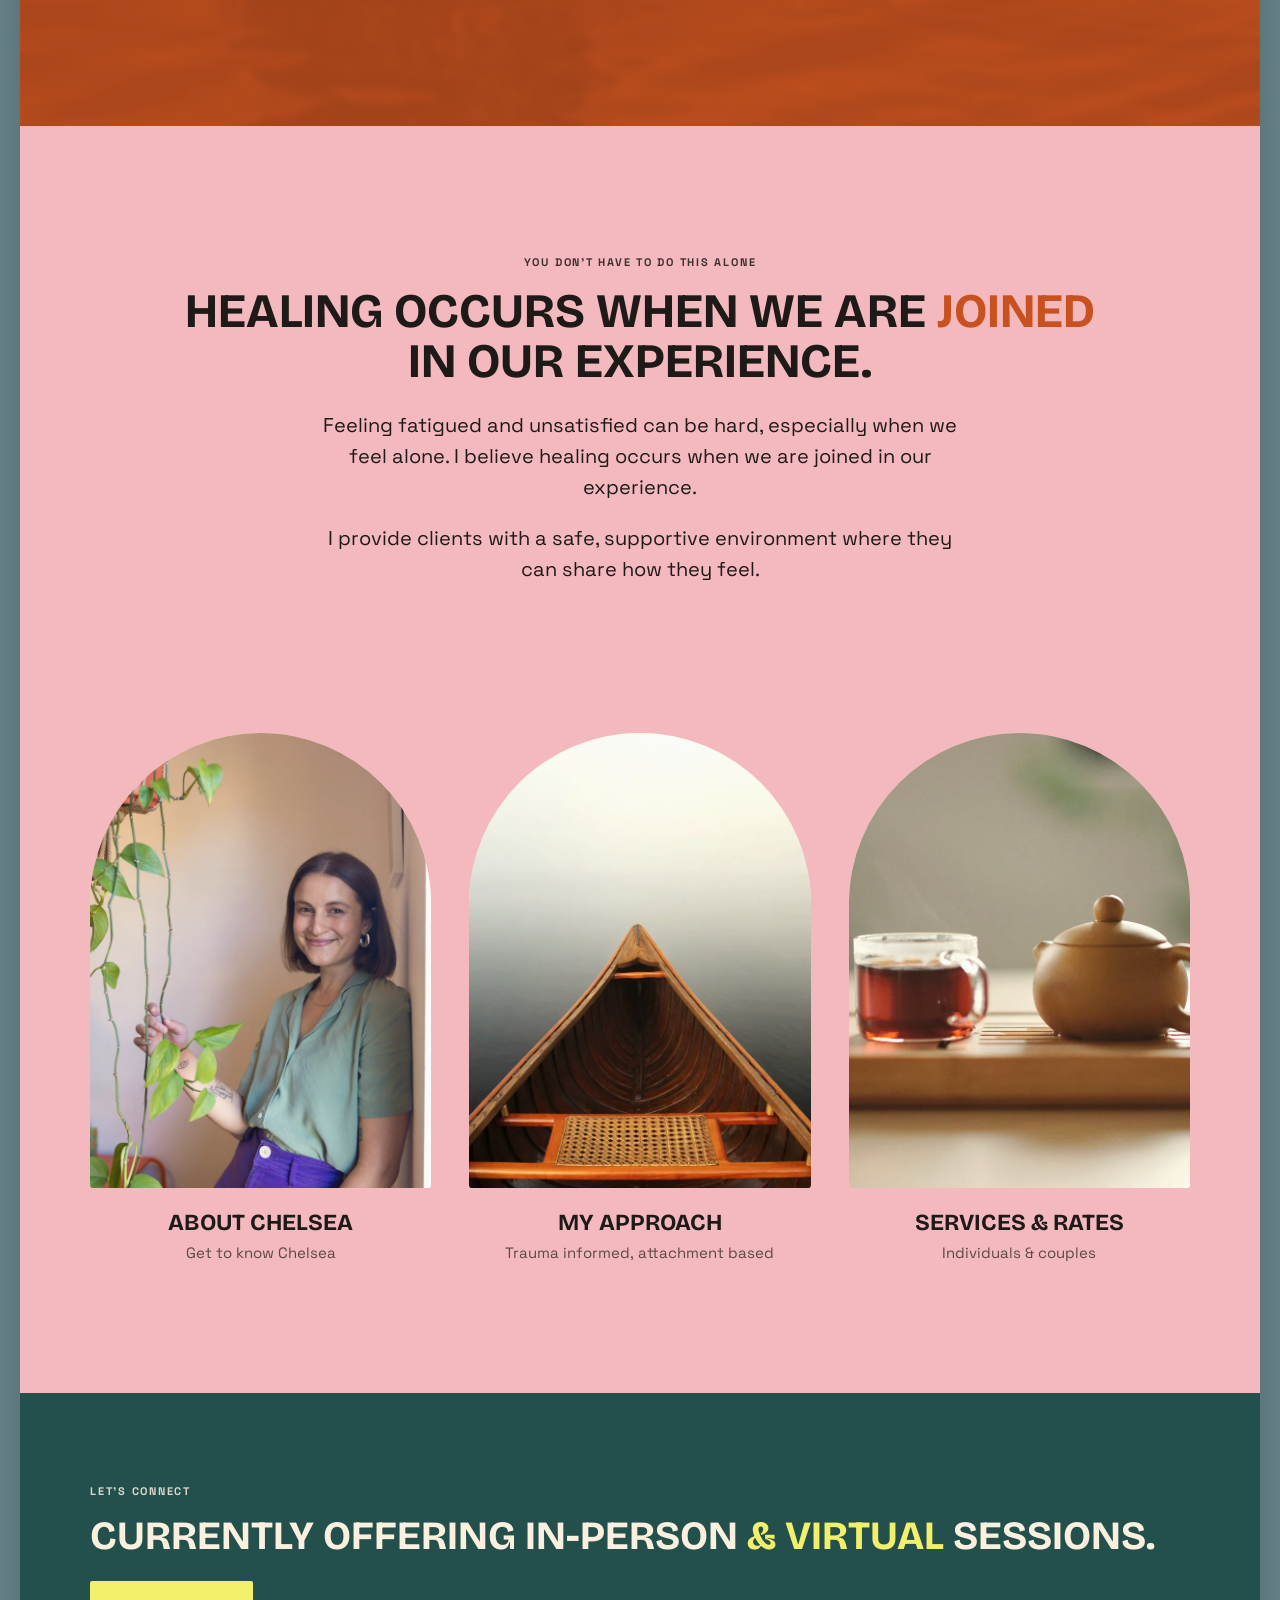
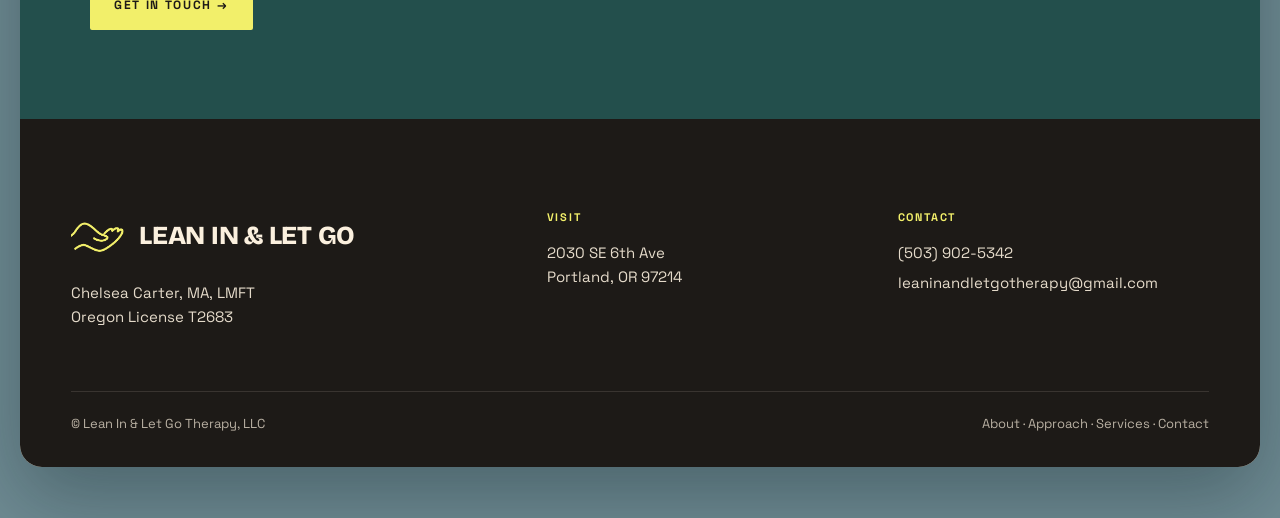
==== commit b591d279: "Replace hero headline with the spinning logo badge Co-Authored-By: Claude Opus 5.5 <noreply@anthropi" ====
--- a/index.html
+++ b/index.html
@@ -33,7 +33,14 @@
     <section class="hero">
       <img class="film" src="assets/img/hero.webp" alt="A man smiling while soaking in a warm river between green hills">
       <div class="hero-copy">
-        <h1>Lean in. Let <span class="hi">go</span>.</h1>
+        <h1 class="sr-only">Lean In &amp; Let Go</h1>
+        <div class="badge badge-hero" aria-hidden="true">
+          <svg viewBox="0 0 168 168">
+            <defs><path id="ring" d="M84,84 m-70,0 a70,70 0 1,1 140,0 a70,70 0 1,1 -140,0"/></defs>
+            <text><textPath href="#ring">Lean In &amp; Let Go Therapy ✺ Portland, OR ✺</textPath></text>
+          </svg>
+          <div class="mark"><div class="hand"></div></div>
+        </div>
         <p>Therapy designed to create space for your feelings and desires.</p>
       </div>
     </section>
@@ -46,14 +53,7 @@
           <div class="photo-round"><img class="film" src="assets/img/chelsea-01.jpg" alt="Chelsea Carter sitting in her therapy office"></div>
         </div>
         <div class="reveal">
-          <div class="badge badge-left" aria-hidden="true">
-            <svg viewBox="0 0 168 168">
-              <defs><path id="ring" d="M84,84 m-70,0 a70,70 0 1,1 140,0 a70,70 0 1,1 -140,0"/></defs>
-              <text><textPath href="#ring">Lean In &amp; Let Go Therapy ✺ Portland, OR ✺</textPath></text>
-            </svg>
-            <div class="mark"><div class="hand"></div></div>
-          </div>
-          <p class="eyebrow">Licensed Marriage &amp; Family Therapist</p>
+<p class="eyebrow">Licensed Marriage &amp; Family Therapist</p>
           <h2>Hi, I'm <span class="hi">Chelsea Carter</span></h2>
           <p class="lead">I work with clients who often feel stuck and unfilled in their personal lives and intimate relationships. I support people who feel like something is missing - a situation or experience that would provide excitement, relief, comfort, or joy. I also see people who feel overwhelmed and burdened by responsibilities.</p>
           <a class="text-link" href="about.html">Learn more →</a>
--- a/assets/styles.css
+++ b/assets/styles.css
@@ -462,9 +462,25 @@
   border: 8px solid var(--pink);
 }
 .photo-stack.on-orange .photo-round { border-color: var(--terracotta); }
-.badge-left { margin: 0 0 28px; width: 132px; height: 132px; }
-.badge-left .mark { inset: 27px; }
-@media (max-width: 860px) { .badge-left { margin-inline: 0; } }
+.badge-hero {
+  width: clamp(160px, 16vw, 190px);
+  height: clamp(160px, 16vw, 190px);
+  margin: 0 auto 4px;
+  border-radius: 50%;
+  background: var(--terracotta);
+  box-shadow: 0 8px 30px rgba(0, 0, 0, .3);
+}
+.hero-copy:has(.badge-hero) { padding-bottom: clamp(28px, 3vw, 40px); }
+.badge-hero .mark { inset: 20%; }
+
+.sr-only {
+  position: absolute;
+  width: 1px;
+  height: 1px;
+  overflow: hidden;
+  clip: rect(0 0 0 0);
+  white-space: nowrap;
+}
 
 /* ---------- lists & cards ---------- */
 
